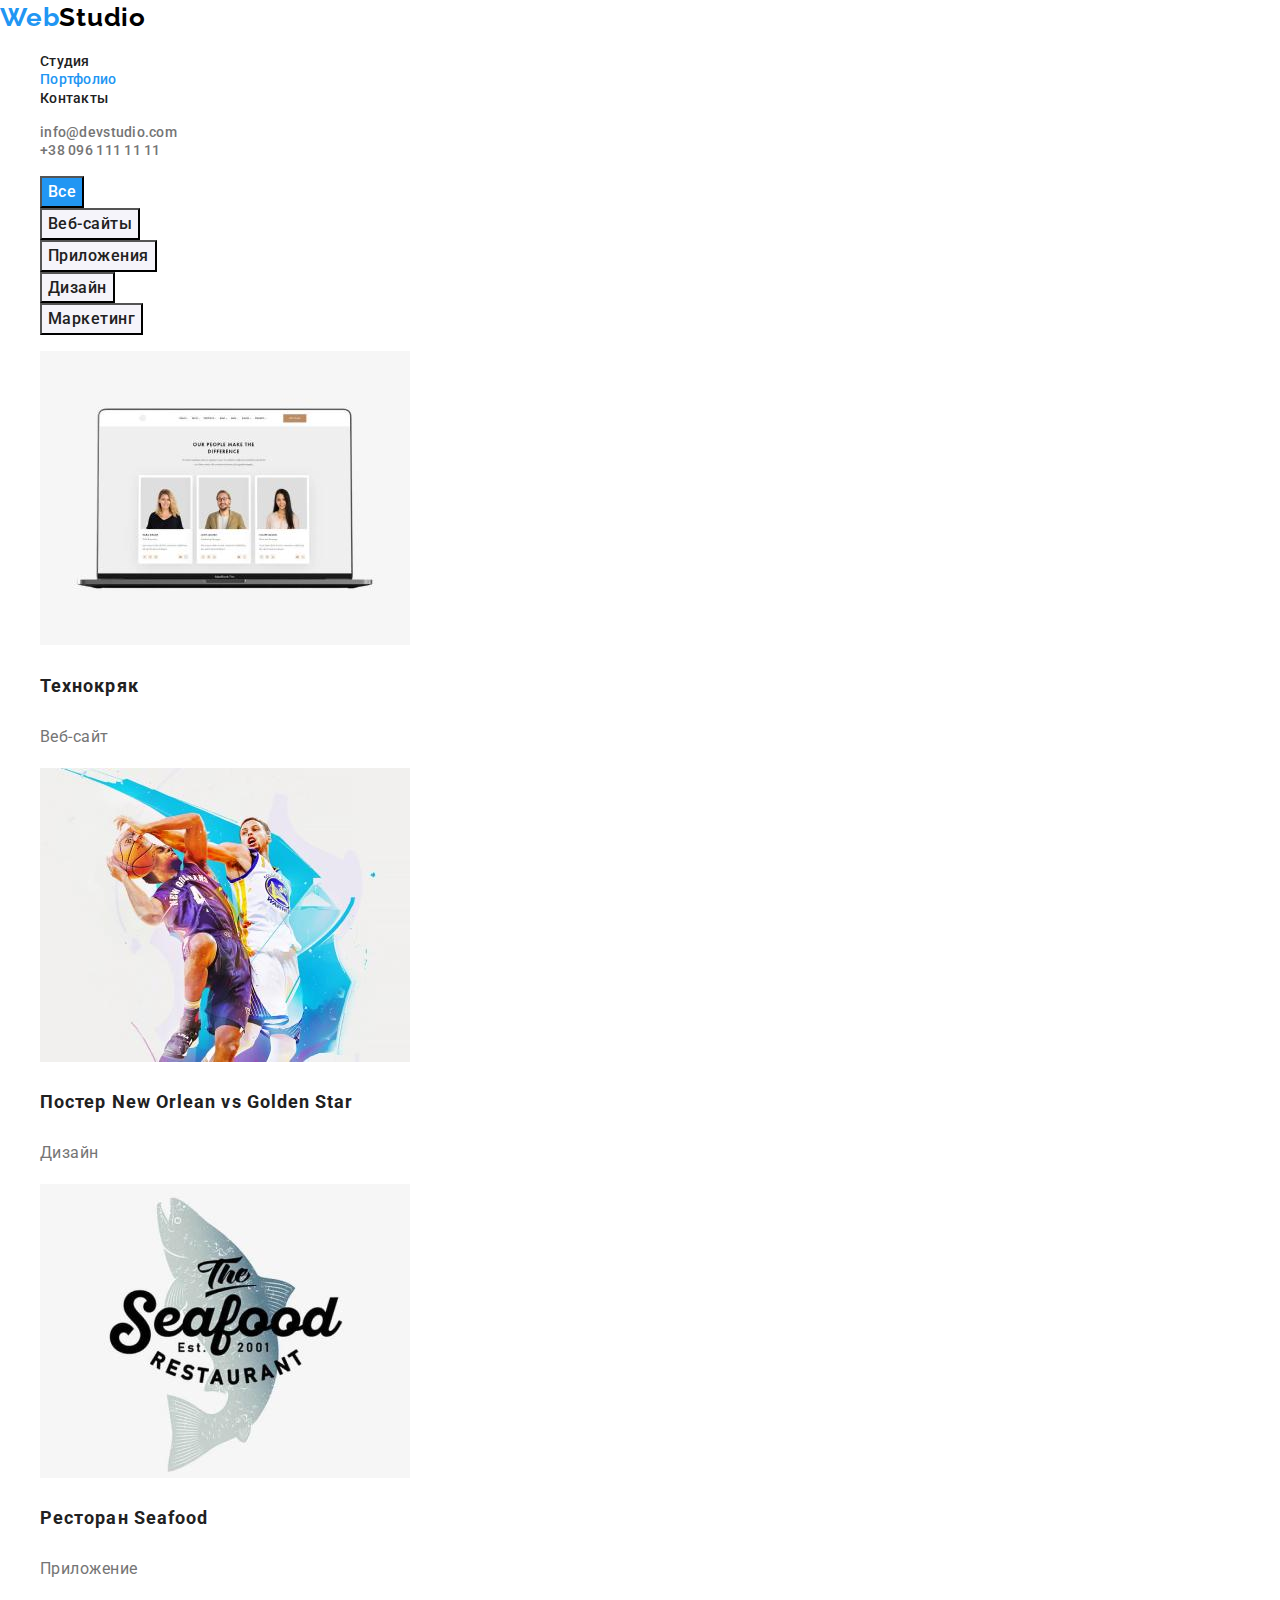
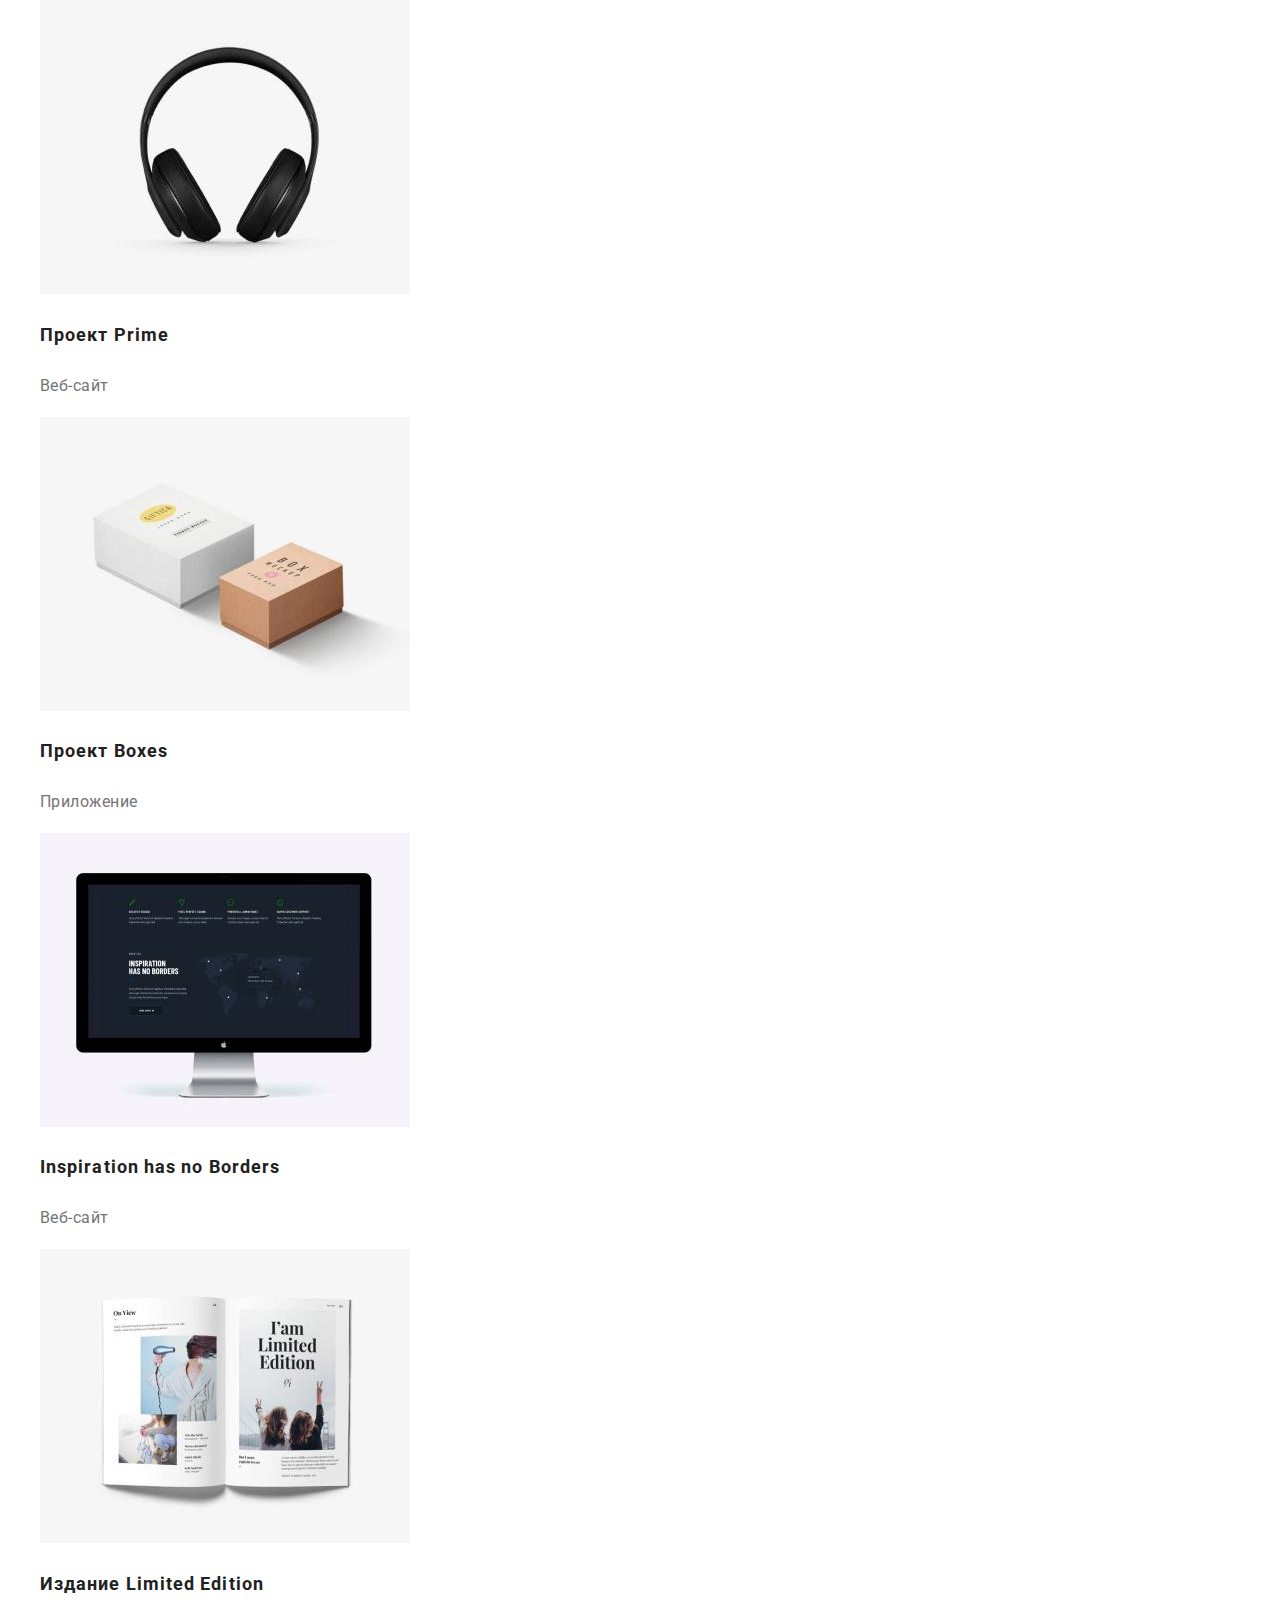
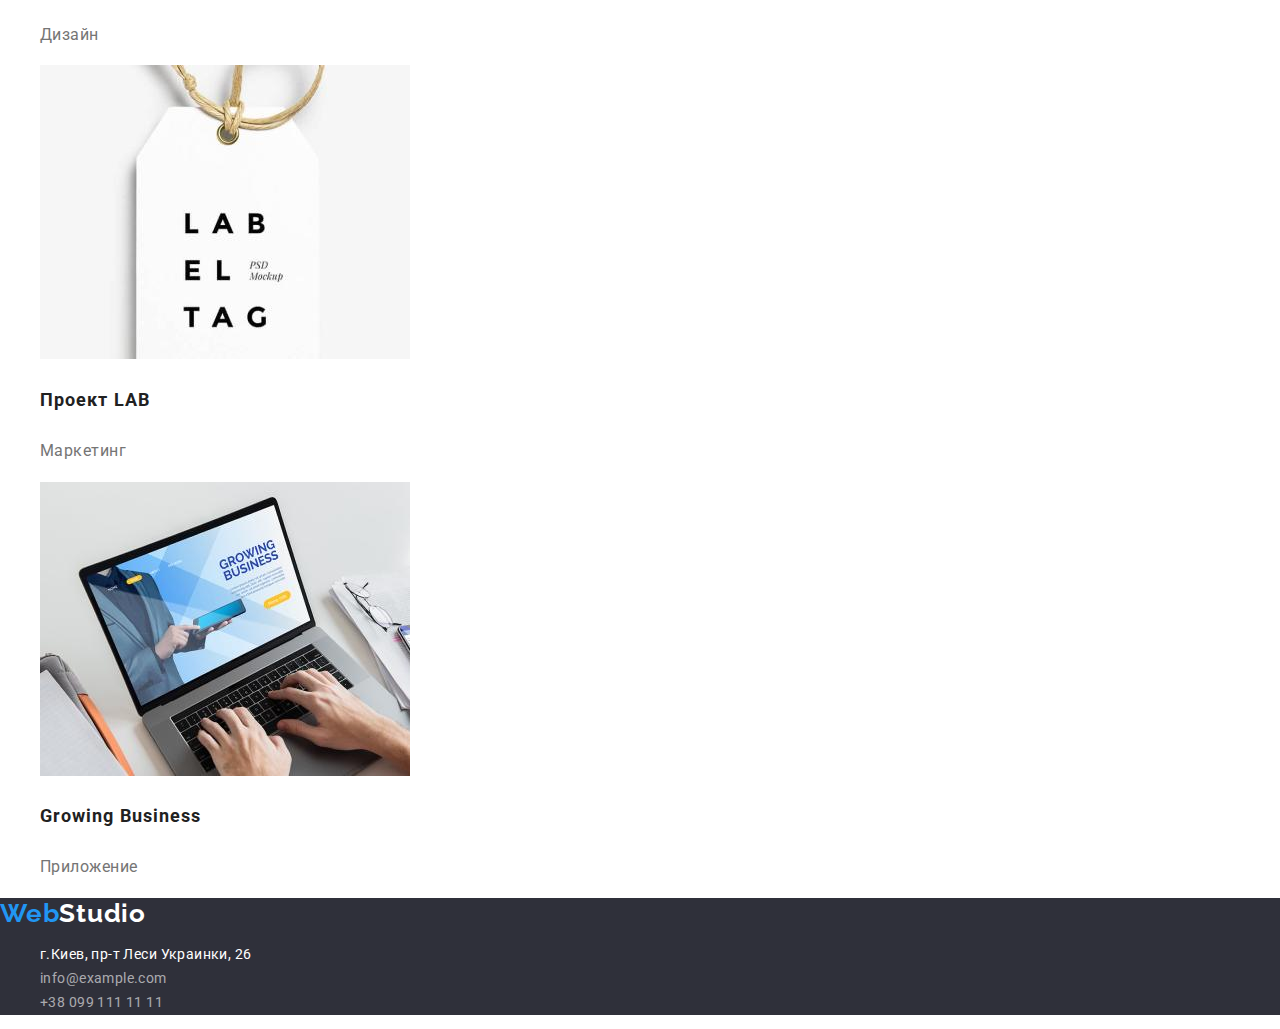
==== portfolio.html @ a38ff99e "Create portfolio.html" ====
<!DOCTYPE html>
<html lang="ru">
  <head>
    <meta charset="UTF-8" />
    <meta http-equiv="X-UA-Compatible" content="IE=edge" />
    <meta name="viewport" content="width=device-width, initial-scale=1.0" />
    <title>goit-markup-hw-02</title>

    <link
      rel="stylesheet"
      href="https://cdnjs.cloudflare.com/ajax/libs/modern-normalize/1.0.0/modern-normalize.min.css"/>
    <link rel="preconnect" href="https://fonts.gstatic.com" />
    <link
      rel="stylesheet"
      href="https://fonts.googleapis.com/css2?family=Raleway:wght@700&family=Roboto:wght@400;500;700;900&display=swap"/>

    <!-- Основные стили -->
    <link rel="stylesheet" href="./css/styles.css" />
  </head>

  <body>
    <!--Шапка сайта-->
    <header class="header">
      <nav class="navigation">
        <a class="logo link" href="./"
          ><span class="blue-logo">Web</span>Studio</a>
        <ul class="menu list">
          <li class="menu-item">
            <a class="menu-link link" href="./index.html">Студия</a>
          </li>
          <li class="menu-item">
            <a class="menu-link link carrent" href="./portfolio.html"
              >Портфолио</a>
          </li>
          <li class="menu-item">
            <a class="menu-link link" href="">Контакты</a>
          </li>
        </ul>
      </nav>
      <ul class="menu-item list">
        <li>
          <a class="meil-link link" href="mailto:info@devstudio.com">info@devstudio.com</a>
        </li>
        <li>
          <a class="tel-link link" href="tel:+380961111111">+38 096 111 11 11</a>
        </li>
      </ul>
    </header>
    <main>
      <section>
        <!-- Button -->
        <ul class="menu-portfolio-btn list">
          <li>
            <button class="portfolio-btn carrent" type="button">Все</button>
          </li>
          <li>
            <button class="portfolio-btn" type="button">Веб-сайты</button>
          </li>
          <li>
            <button class="portfolio-btn" type="button">Приложения</button>
          </li>
          <li>
            <button class="portfolio-btn" type="button">Дизайн</button>
          </li>
          <li>
            <button class="portfolio-btn" type="button">Маркетинг</button>
          </li>
        </ul>

        <!-- Portfolio cards -->
        <ul class="list">
          <li>
            <a class="link" href="">
              <img
                src="./images/portfolio-1.jpg"
                alt="Веб-сайт Технокряк"
                width="370"
                height="294"/>
              <h3 class="portfolio-title">Технокряк</h3>
              <p class="under-heading-portfolio">Веб-сайт</p>
            </a>
          </li>
          <li>
            <a class="link" href="">
              <img
                src="./images/portfolio-2.jpg"
                alt="Дизайн Постер New Orlean vs Golden Star"
                width="370"
                height="294"/>
              <h3 class="portfolio-title">
                Постер <span lang="en">New Orlean vs Golden Star</span>
              </h3>
              <p class="under-heading-portfolio">Дизайн</p>
            </a>
          </li>
          <li>
            <a class="link" href="">
              <img
                src="./images/portfolio-3.jpg"
                alt="Приложение Ресторан Seafood"
                width="370"
                height="294"/>
              <h3 class="portfolio-title">
                Ресторан <span lang="en">Seafood</span>
              </h3>
              <p class="under-heading-portfolio">Приложение</p>
            </a>
          </li>
          <li>
            <a class="link" href="">
              <img
                src="./images/portfolio-4.jpg"
                alt="Приложение Проект Prime"
                width="370"
                height="294"/>
              <h3 class="portfolio-title">
                Проект <span lang="en">Prime</span>
              </h3>
              <p class="under-heading-portfolio">Веб-сайт</p>
            </a>
          </li>
          <li>
            <a class="link" href="">
              <img
                src="./images/portfolio-5.jpg"
                alt="Приложение Проект Boxes"
                width="370"
                height="294"/>
              <h3 class="portfolio-title">
                Проект <span lang="en">Boxes</span>
              </h3>
              <p class="under-heading-portfolio">Приложение</p>
            </a>
          </li>
          <li>
            <a class="link" href="">
              <img
                src="./images/portfolio-6.jpg"
                alt="Веб-сайт Inspiration has no Borders"
                width="370"
                height="294"/>
              <h3 class="portfolio-title" lang="en">
                Inspiration has no Borders
              </h3>
              <p class="under-heading-portfolio">Веб-сайт</p>
            </a>
          </li>
          <li>
            <a class="link" href="">
              <img
                src="./images/portfolio-7.jpg"
                alt="Дизайн Издание Limited Edition"
                width="370"
                height="294"/>
              <h3 class="portfolio-title">
                Издание <span>Limited Edition</span>
              </h3>
              <p class="under-heading-portfolio">Дизайн</p>
            </a>
          </li>
          <li>
            <a class="link" href="">
              <img
                src="./images/portfolio-8.jpg"
                alt="Маркетинг Проект LAB"
                width="370"
                height="294"/>
              <h3 class="portfolio-title">Проект <span>LAB</span></h3>
              <p class="under-heading-portfolio">Маркетинг</p>
            </a>
          </li>
          <li>
            <a class="link" href="">
              <img
                src="./images/portfolio-9.jpg"
                alt="Приложение Growing Business"
                width="370"
                height="294"/>
              <h3 class="portfolio-title" lang="en">Growing Business</h3>
              <p class="under-heading-portfolio">Приложение</p>
            </a>
          </li>
        </ul>
      </section>
    </main>
    <!--Footer-->
    <footer class="footer">
      <a class="logo-footer link" href="./"
        ><span class="blue-logo">Web</span
        ><span class="color-logo-footer">Studio</span></a>

      <address>
        <ul class="menu-footer list">
          <li>
            <a
              class="link"
              href="https://goo.gl/maps/N5KW4McrUBXQHcLB9"
              target="_blank"
              rel="nooperen noreferrer">
              <span class="adress-color"
                >г.Киев, пр-т Леси Украинки, 26</span
              ></a>
          </li>
          <li>
            <a class="meil-link-footer link" href="mailto:info@example.com"
              >info@example.com</a>
          </li>
          <li>
            <a class="tel-link-footer link" href="tel:+380991111111"
              >+38 099 111 11 11</a>
          </li>
        </ul>
      </address>
    </footer>
  </body>
</html>
---- css/styles.css ----
:root {
  --accent-color: #2196f3;
  --secondary-text-color: #212121;
  --mein-text-color: #757575;
}

body {
  font-family: "Roboto", sans-serif;
}

/* Шапка */
.logo {
  font-family: "Raleway", sans-serif;
  font-weight: 700;
  font-size: 26px;
  line-height: 1.38;
  letter-spacing: 0.03em;
  color: #000;
}
.blue-logo {
  color: var(--accent-color);
}
.menu-link {
  font-weight: 500;
  font-size: 14px;
  line-height: 1.14;
  letter-spacing: 0.02em;
  color: var(--secondary-text-color);
}
.menu-link:hover,
.menu-link:focus,
.menu-link.carrent {
  color: var(--accent-color);
}
.meil-link {
  font-weight: 500;
  font-size: 14px;
  line-height: 1.14;
  letter-spacing: 0.02em;
  color: var(--mein-text-color);
}
.meil-link:hover,
.meil-link:focus {
  color: var(--accent-color);
}
.tel-link {
  font-weight: 500;
  font-size: 14px;
  line-height: 1.14;
  letter-spacing: 0.02em;

  color: var(--mein-text-color);
}
.tel-link:hover,
.meil-link:focus {
  color: var(--accent-color);
}

/* Герой */
.hero {
  background: #2f303a;
  text-align: center;
}
.hero-title {
  font-family: "Roboto", sans-serif;
  font-weight: 900;
  font-size: 44px;
  line-height: 1.36;
  text-align: center;
  letter-spacing: 0.06em;
  text-transform: uppercase;
  color: #ffffff;
}
.modal-button {
  font-weight: 700;
  font-size: 16px;
  line-height: 1.87;
  letter-spacing: 0.06em;
  cursor: pointer;
  color: #ffffff;
  background: var(--accent-color);
}
.modal-button {
  display: inline-block;
}
/* Преимущества */
.mein-title {
  font-family: "Roboto", sans-serif;
  font-weight: 700;
  font-size: 14px;
  line-height: 1.14;
  letter-spacing: 0.03em;
  text-transform: uppercase;
  color: var(--secondary-text-color);
}
.under-heading {
  font-weight: 400;
  font-size: 14px;
  line-height: 1.71;
  letter-spacing: 0.03em;
  color: var(--mein-text-color);
}
/* Чем мы занимаемся */
.our-classes-title {
  font-weight: 700;
  font-size: 36px;
  line-height: 1.16;
  text-align: center;
  letter-spacing: 0.03em;
  color: var(--secondary-text-color);
}
/* Наша команда */
.our-team-title {
  font-weight: 700;
  font-size: 36px;
  line-height: 1.16;
  text-align: center;
  letter-spacing: 0.03em;
  color: var(--secondary-text-color);
}
.our-team-section {
  background: #f5f4fa;
}
.name-title {
  font-weight: 500;
  font-size: 16px;
  line-height: 1.18;
  text-align: center;
  letter-spacing: 0.03em;
  color: var(--secondary-text-color);
}
.profession {
  font-weight: 400;
  font-size: 16px;
  line-height: 1.18;
  text-align: center;
  letter-spacing: 0.03em;
  color: var(--mein-text-color);
}
/* Футер */
.footer {
  background: #2f303a;
}
.logo-footer {
  font-family: "Raleway", sans-serif;
  font-weight: 700;
  font-size: 26px;
  line-height: 1.19;
  letter-spacing: 0.03em;
  color: #2196f3;
}
.menu-footer {
  font-weight: 400;
  font-size: 14px;
  font-style: normal;
  line-height: 1.71;
  letter-spacing: 0.03em;
}
.color-logo-footer,
.adress-color {
  color: white;
}
.meil-link-footer,
.tel-link-footer {
  color: rgba(255, 255, 255, 0.6);
}
.meil-link-footer:hover,
.meil-link-footer:focus,
.tel-link-footer:hover,
.tel-link-footer:focus {
  color: var(--accent-color);
}
/* Portfolio-btn */
.portfolio-btn {
  font-weight: 500;
  font-size: 16px;
  line-height: 1.62;
  letter-spacing: 0.03em;
  cursor: pointer;
  background: #f5f4fa;
  color: var(--secondary-text-color);
}
.portfolio-btn:hover,
.portfolio-btn:focus,
.portfolio-btn.carrent {
  color: #ffffff;
  background-color: var(--accent-color);
}
/* Portfolio cards */
.portfolio-title {
  font-weight: 700;
  font-size: 18px;
  line-height: 2;
  letter-spacing: 0.06em;
  color: var(--secondary-text-color);
}
.under-heading-portfolio {
  font-weight: 400;
  font-size: 16px;
  line-height: 1.87;
  letter-spacing: 0.03em;
  color: var(--mein-text-color);
}

.visually-hidden {
  position: absolute;
  white-space: nowrap;
  width: 1px;
  height: 1px;
  overflow: hidden;
  border: 0;
  padding: 0;
  clip: rect(0 0 0 0);
  clip-path: inset(50%);
  margin: -1px;
}

.list {
  list-style: none;
}

.link {
  text-decoration: none;
}
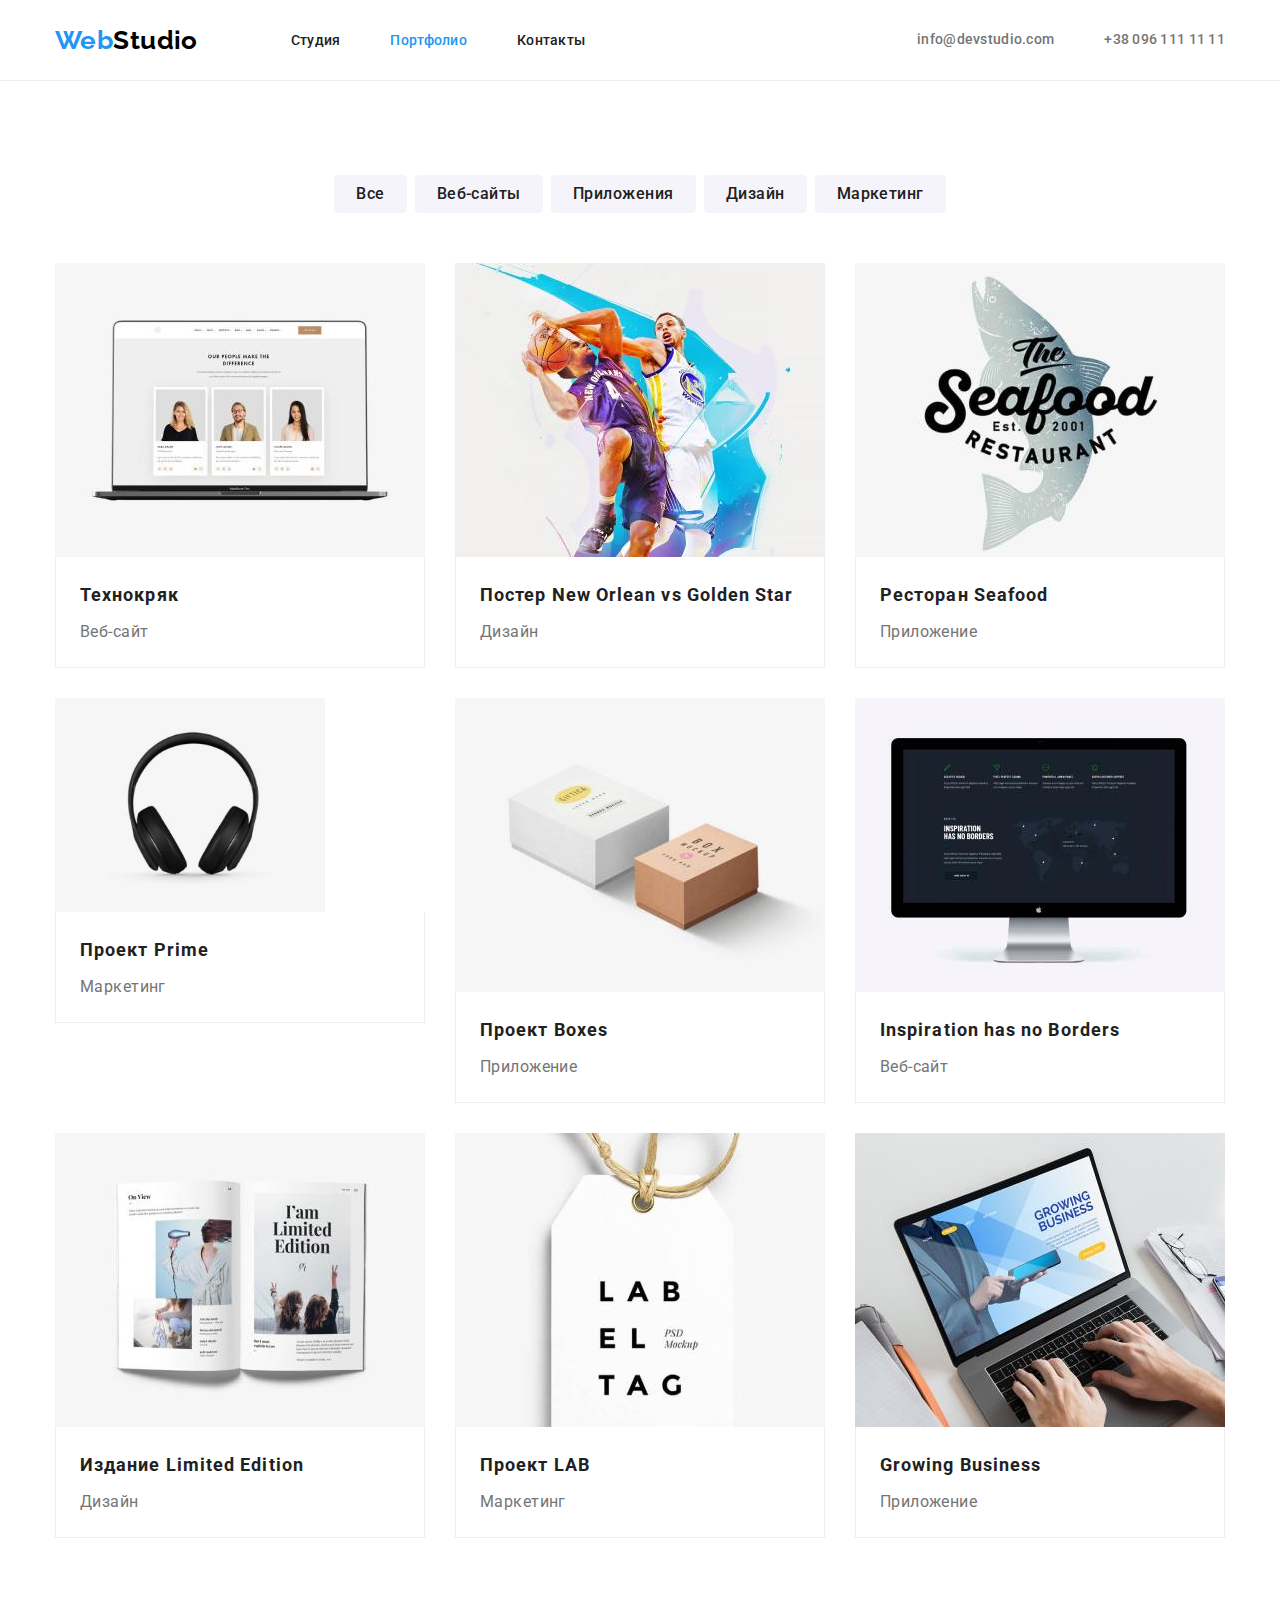
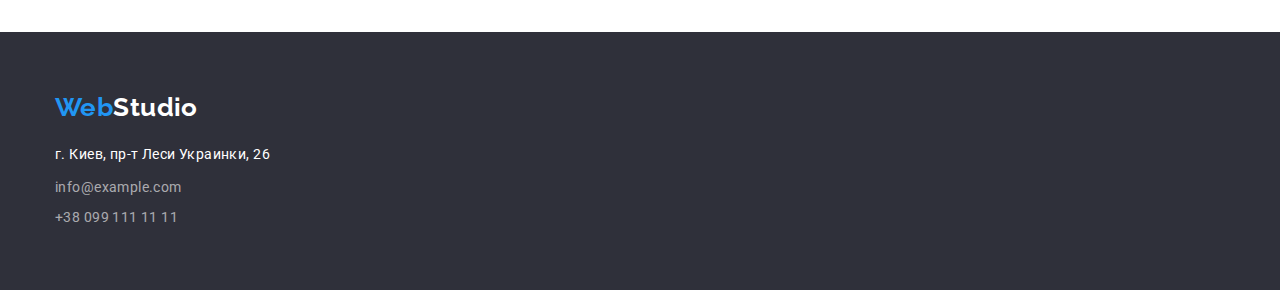
==== commit fc52c3eb: "Update portfolio.html" ====
--- a/portfolio.html
+++ b/portfolio.html
@@ -1,216 +1,188 @@
 <!DOCTYPE html>
 <html lang="ru">
-  <head>
-    <meta charset="UTF-8" />
-    <meta http-equiv="X-UA-Compatible" content="IE=edge" />
-    <meta name="viewport" content="width=device-width, initial-scale=1.0" />
-    <title>goit-markup-hw-02</title>
 
-    <link
-      rel="stylesheet"
-      href="https://cdnjs.cloudflare.com/ajax/libs/modern-normalize/1.0.0/modern-normalize.min.css"/>
-    <link rel="preconnect" href="https://fonts.gstatic.com" />
-    <link
-      rel="stylesheet"
-      href="https://fonts.googleapis.com/css2?family=Raleway:wght@700&family=Roboto:wght@400;500;700;900&display=swap"/>
+<head>
+  <meta charset="UTF-8" />
+  <meta name="viewport" content="width=device-width, initial-scale=1.0"/>
+  <title>goit-markup-hw-03 Web Studio (Version 2.1)</title>
 
-    <!-- Основные стили -->
-    <link rel="stylesheet" href="./css/styles.css" />
-  </head>
+  
+  <link rel="preconnect" href="https://fonts.gstatic.com"/>
+  <link href="https://fonts.googleapis.com/css2?family=Raleway:wght@700&family=Roboto:wght@400;500;700;900&display=swap"
+    rel="stylesheet" />
+
+  
+<link rel="stylesheet" href="./css/modern-normalize.css"/>
+<link rel="stylesheet" href="./css/visually-hidden.css"/>
+
+
+  <!-- Основные стили -->
+  <link rel="stylesheet" href="./css/styles.css"/>
+</head>
 
   <body>
-    <!--Шапка сайта-->
-    <header class="header">
-      <nav class="navigation">
-        <a class="logo link" href="./"
-          ><span class="blue-logo">Web</span>Studio</a>
-        <ul class="menu list">
-          <li class="menu-item">
-            <a class="menu-link link" href="./index.html">Студия</a>
-          </li>
-          <li class="menu-item">
-            <a class="menu-link link carrent" href="./portfolio.html"
-              >Портфолио</a>
-          </li>
-          <li class="menu-item">
-            <a class="menu-link link" href="">Контакты</a>
-          </li>
-        </ul>
-      </nav>
-      <ul class="menu-item list">
-        <li>
-          <a class="meil-link link" href="mailto:info@devstudio.com">info@devstudio.com</a>
-        </li>
-        <li>
-          <a class="tel-link link" href="tel:+380961111111">+38 096 111 11 11</a>
-        </li>
-      </ul>
+    <header>
+      <div class="container">
+        <nav class="nav">
+          <a href="./index.html" lang="en" class="logo">
+            Web<span class="logo-part">Studio</span>
+          </a>
+          <ul class="nav-list">
+            <li class="nav-list-item">
+              <a href="./index.html" class="nav-link">Студия</a>
+            </li>
+            <li class="nav-list-item">
+              <a href="./portfolio.html" class="nav-link current-page">Портфолио</a>
+            </li>
+            <li class="nav-list-item">
+              <a href="#contacts" class="nav-link">Контакты</a>
+            </li>
+          </ul>
+        </nav>
+        <address class="address-list">
+          <a href="mailto:info@devstudio.com" lang="en" class="address-item">info@devstudio.com</a>
+          <a href="tel:+380961111111" class="address-item">+38 096 111 11 11</a>
+        </address>
+      </div>
     </header>
+  
     <main>
-      <section>
-        <!-- Button -->
-        <ul class="menu-portfolio-btn list">
-          <li>
-            <button class="portfolio-btn carrent" type="button">Все</button>
-          </li>
-          <li>
-            <button class="portfolio-btn" type="button">Веб-сайты</button>
-          </li>
-          <li>
-            <button class="portfolio-btn" type="button">Приложения</button>
-          </li>
-          <li>
-            <button class="portfolio-btn" type="button">Дизайн</button>
-          </li>
-          <li>
-            <button class="portfolio-btn" type="button">Маркетинг</button>
-          </li>
-        </ul>
-
-        <!-- Portfolio cards -->
-        <ul class="list">
-          <li>
-            <a class="link" href="">
-              <img
-                src="./images/portfolio-1.jpg"
-                alt="Веб-сайт Технокряк"
-                width="370"
-                height="294"/>
-              <h3 class="portfolio-title">Технокряк</h3>
-              <p class="under-heading-portfolio">Веб-сайт</p>
-            </a>
-          </li>
-          <li>
-            <a class="link" href="">
-              <img
-                src="./images/portfolio-2.jpg"
-                alt="Дизайн Постер New Orlean vs Golden Star"
-                width="370"
-                height="294"/>
-              <h3 class="portfolio-title">
-                Постер <span lang="en">New Orlean vs Golden Star</span>
-              </h3>
-              <p class="under-heading-portfolio">Дизайн</p>
-            </a>
-          </li>
-          <li>
-            <a class="link" href="">
-              <img
-                src="./images/portfolio-3.jpg"
-                alt="Приложение Ресторан Seafood"
-                width="370"
-                height="294"/>
-              <h3 class="portfolio-title">
-                Ресторан <span lang="en">Seafood</span>
-              </h3>
-              <p class="under-heading-portfolio">Приложение</p>
-            </a>
-          </li>
-          <li>
-            <a class="link" href="">
-              <img
-                src="./images/portfolio-4.jpg"
-                alt="Приложение Проект Prime"
-                width="370"
-                height="294"/>
-              <h3 class="portfolio-title">
-                Проект <span lang="en">Prime</span>
-              </h3>
-              <p class="under-heading-portfolio">Веб-сайт</p>
-            </a>
-          </li>
-          <li>
-            <a class="link" href="">
-              <img
-                src="./images/portfolio-5.jpg"
-                alt="Приложение Проект Boxes"
-                width="370"
-                height="294"/>
-              <h3 class="portfolio-title">
-                Проект <span lang="en">Boxes</span>
-              </h3>
-              <p class="under-heading-portfolio">Приложение</p>
-            </a>
-          </li>
-          <li>
-            <a class="link" href="">
-              <img
-                src="./images/portfolio-6.jpg"
-                alt="Веб-сайт Inspiration has no Borders"
-                width="370"
-                height="294"/>
-              <h3 class="portfolio-title" lang="en">
-                Inspiration has no Borders
-              </h3>
-              <p class="under-heading-portfolio">Веб-сайт</p>
-            </a>
-          </li>
-          <li>
-            <a class="link" href="">
-              <img
-                src="./images/portfolio-7.jpg"
-                alt="Дизайн Издание Limited Edition"
-                width="370"
-                height="294"/>
-              <h3 class="portfolio-title">
-                Издание <span>Limited Edition</span>
-              </h3>
-              <p class="under-heading-portfolio">Дизайн</p>
-            </a>
-          </li>
-          <li>
-            <a class="link" href="">
-              <img
-                src="./images/portfolio-8.jpg"
-                alt="Маркетинг Проект LAB"
-                width="370"
-                height="294"/>
-              <h3 class="portfolio-title">Проект <span>LAB</span></h3>
-              <p class="under-heading-portfolio">Маркетинг</p>
-            </a>
-          </li>
-          <li>
-            <a class="link" href="">
-              <img
-                src="./images/portfolio-9.jpg"
-                alt="Приложение Growing Business"
-                width="370"
-                height="294"/>
-              <h3 class="portfolio-title" lang="en">Growing Business</h3>
-              <p class="under-heading-portfolio">Приложение</p>
-            </a>
-          </li>
-        </ul>
+      <section class="section">
+        <div class="container">
+          <h1 class="visually-hidden">Портфолио</h1>
+  
+          <!-- Filter buttons -->
+          <ul class="filter-set">
+            <li class="filter-item"><button class="button">Все</button></li>
+            <li class="filter-item">
+              <button class="button">Веб-сайты</button>
+            </li>
+            <li class="filter-item">
+              <button class="button">Приложения</button>
+            </li>
+            <li class="filter-item"><button class="button">Дизайн</button></li>
+            <li class="filter-item">
+              <button class="button">Маркетинг</button>
+            </li>
+          </ul>
+  
+          <!-- Portfolio cards -->
+          <ul class="portfolio card-set">
+            <li class="portfolio-item">
+              <div class="card-thumb">
+                <img src="./images/portfolio-1.jpg" width="370" alt="Веб-сайт Технокряк" />
+              </div>
+              <div class="portfolio-text">
+                <h2 class="portfolio-title">Технокряк</h2>
+                <p class="portfolio-type">Веб-сайт</p>
+              </div>
+            </li>
+            <li class="portfolio-item">
+              <div class="card-thumb">
+                <img src="./images/portfolio-2.jpg" width="370" alt="Дизайн Постер New Orlean vs Golden Star" />
+              </div>
+              <div class="portfolio-text">
+                <h2 class="portfolio-title">
+                  Постер <span lang="en">New Orlean vs Golden Star</span>
+                </h2>
+                <p class="portfolio-type">Дизайн</p>
+              </div>
+            </li>
+            <li class="portfolio-item">
+              <div class="card-thumb">
+                <img src="./images/portfolio-3.jpg" width="370" alt="Приложение Ресторан Seafood" />
+              </div>
+              <div class="portfolio-text">
+                <h2 class="portfolio-title">
+                  Ресторан <span lang="en">Seafood</span>
+                </h2>
+                <p class="portfolio-type">Приложение</p>
+              </div>
+            </li>
+            <li class="portfolio-item">
+              <div class="card thumb">
+                <img src="./images/portfolio-4.jpg" width="370" alt="Приложение Проект Prime" />
+              </div>
+              <div class="portfolio-text">
+                <h2 class="portfolio-title">
+                  Проект <span lang="en">Prime</span>
+                </h2>
+                <p class="portfolio-type">Маркетинг</p>
+              </div>
+            </li>
+            <li class="portfolio-item">
+              <div class="card-thumb">
+                <img src="./images/portfolio-5.jpg" width="370" alt="Приложение Проект Boxes" />
+              </div>
+              <div class="portfolio-text">
+                <h2 class="portfolio-title">
+                  Проект <span lang="en">Boxes</span>
+                </h2>
+                <p class="portfolio-type">Приложение</p>
+              </div>
+            </li>
+            <li class="portfolio-item">
+              <div class="card-thumb">
+                <img src="./images/portfolio-6.jpg" width="370" alt="Веб-сайт Inspiration has no Borders" />
+              </div>
+              <div class="portfolio-text">
+                <h2 class="portfolio-title" lang="en">
+                  Inspiration has no Borders
+                </h2>
+                <p class="portfolio-type">Веб-сайт</p>
+              </div>
+            </li>
+            <li class="portfolio-item">
+              <div class="card-thumb">
+                <img src="./images/portfolio-7.jpg" width="370" alt="Дизайн Издание Limited Edition" />
+              </div>
+              <div class="portfolio-text">
+                <h2 class="portfolio-title">
+                  Издание <span lang="en">Limited Edition</span>
+                </h2>
+                <p class="portfolio-type">Дизайн</p>
+              </div>
+            </li>
+            <li class="portfolio-item">
+              <div class="card-thumb">
+                <img src="./images/portfolio-8.jpg" width="370" alt="Маркетинг Проект LAB" />
+              </div>
+              <div class="portfolio-text">
+                <h2 class="portfolio-title">
+                  Проект <span lang="en">LAB</span>
+                </h2>
+                <p class="portfolio-type">Маркетинг</p>
+              </div>
+            </li>
+            <li class="portfolio-item">
+              <div class="card-thumb">
+                <img src="./images/portfolio-9.jpg" width="370" alt="Приложение Growing Business" />
+              </div>
+              <div class="portfolio-text">
+                <h2 class="portfolio-title" lang="en">Growing Business</h2>
+                <p class="portfolio-type">Приложение</p>
+              </div>
+            </li>
+          </ul>
+        </div>
       </section>
     </main>
-    <!--Footer-->
-    <footer class="footer">
-      <a class="logo-footer link" href="./"
-        ><span class="blue-logo">Web</span
-        ><span class="color-logo-footer">Studio</span></a>
-
-      <address>
-        <ul class="menu-footer list">
-          <li>
-            <a
-              class="link"
-              href="https://goo.gl/maps/N5KW4McrUBXQHcLB9"
-              target="_blank"
-              rel="nooperen noreferrer">
-              <span class="adress-color"
-                >г.Киев, пр-т Леси Украинки, 26</span
-              ></a>
-          </li>
-          <li>
-            <a class="meil-link-footer link" href="mailto:info@example.com"
-              >info@example.com</a>
-          </li>
-          <li>
-            <a class="tel-link-footer link" href="tel:+380991111111"
-              >+38 099 111 11 11</a>
-          </li>
-        </ul>
-      </address>
+  
+    <footer>
+      <div class="container">
+        <a href="./index.html" lang="en" class="logo">
+          Web<span class="logo-part">Studio</span>
+        </a>
+        <address id="contacts" class="address-list">
+          <a href="https://goo.gl/maps/3aquBBFfu6E2QgFt6" class="address-item map" rel="nofollow noopener noreferrer">
+            г. Киев, пр-т Леси Украинки, 26
+          </a>
+  
+          <a href="mailto:info@example.com" lang="en" class="address-item">info@example.com</a>
+          <a href="tel:+380991111111" class="address-item">+38 099 111 11 11</a>
+        </address>
+      </div>
     </footer>
   </body>
-</html>
+  
+  </html>--- a/css/visually-hidden.css
+++ b/css/visually-hidden.css
@@ -0,0 +1,13 @@
+.visually-hidden {
+  position: absolute;
+  width: 1px;
+  height: 1px;
+  margin: -1px;
+  border: 0;
+  padding: 0;
+
+  white-space: nowrap;
+  clip-path: inset(100%);
+  clip: rect(0 0 0 0);
+  overflow: hidden;
+}
--- a/css/styles.css
+++ b/css/styles.css
@@ -1,224 +1,416 @@
+/* Variables */
 :root {
-  --accent-color: #2196f3;
-  --secondary-text-color: #212121;
-  --mein-text-color: #757575;
+  --accent-color: #2196f3; /* accent-color */
+  --hover-background-color: #188ce8; /* bg hover for hero button */
+  --secondary-color: #212121; /* text titles */
+  --primary-color: #757575; /* primary-color text */
+  --white-color: #ffffff; /* white-color for some text */
+  --border-color: #ececec; /* border */
+  --secondary-background-color: #f5f4fa; /* bg some buttons */
+  --address-primary-color: rgba(255, 255, 255, 0.6); /* address-primary-color */
+  --black-color: #000000; /* black-color */
+  --primary-background-color: #2f303a; /* primary-background-color footer and hero */
+  --card-set-gap: 30px; /* set-gap between cards for adaptive grid */
+  --border-color: #eeeeee; /* Border-color for portfolio */
+}
+
+/* Transform text to uppercase */
+.uppercase {
+  text-transform: uppercase;
 }
 
 body {
   font-family: "Roboto", sans-serif;
-}
-
-/* Шапка */
+  font-weight: 400;
+  font-size: 14px;
+  line-height: 1.71;
+  letter-spacing: 0.03em;
+  background-color: var(--white-color);
+  color: var(--primary-color);
+}
+
+.container {
+  width: 1200px;
+  padding-left: 15px;
+  padding-right: 15px;
+  margin-left: auto;
+  margin-right: auto;
+}
+
+header .container {
+  display: flex;
+  align-items: center;
+  justify-content: space-between;
+}
+
+header .nav {
+  display: flex;
+  align-items: center;
+}
+
+header {
+  border-bottom: 1px solid var(--border-color);
+}
+
+/* reset margins for headings & paragraphs */
+h1,
+h2,
+h3,
+h4,
+h5,
+h6,
+p,
+ul {
+  margin: 0;
+  padding: 0;
+}
+
+/* adaptive grid */
+.card-set {
+  display: flex;
+  flex-wrap: wrap;
+
+  /* reset user agent styles */
+  list-style: none;
+  padding: 0;
+  margin: 0;
+
+  /* compensation for .card margins */
+  margin-top: calc(-1 * var(--card-set-gap));
+  margin-left: calc(-1 * var(--card-set-gap));
+}
+
+.card-set-item {
+  flex-basis: calc(100% / 4 - var(--card-set-gap));
+
+  margin-top: var(--card-set-gap);
+  margin-left: var(--card-set-gap);
+
+  background-color: var(--white-color);
+}
+
+.card-thumb {
+  display: block;
+}
+
+img {
+  display: block;
+
+  max-width: 100%;
+
+  height: auto;
+}
+
+/* Hero section */
+.hero {
+  display: flex;
+  flex-direction: column;
+  justify-content: center;
+  align-items: center;
+
+  background-color: var(--primary-background-color);
+  color: var(--white-color);
+}
+
+.hero-title {
+  margin-top: 200px;
+  margin-bottom: 30px;
+
+  font-weight: 900;
+  font-size: 44px;
+  line-height: 1.36;
+  letter-spacing: 0.06em;
+
+  text-align: center;
+}
+
+.hero .button {
+  display: block;
+
+  margin-bottom: 200px;
+  padding: 10px 32px;
+  font-weight: 700;
+  color: currentColor;
+  font-size: 16px;
+  line-height: 1.87;
+  letter-spacing: 0.06em;
+  background-color: var(--accent-color);
+  border: none;
+  text-align: center;
+}
+
+.button {
+  font-weight: 500;
+  color: var(--secondary-color);
+  font-size: 16px;
+  line-height: 1.62;
+  letter-spacing: 0.03em;
+  background-color: var(--secondary-background-color);
+  border: none;
+  padding: 6px 22px;
+  border-radius: 4px;
+  cursor: pointer;
+}
+
+.button:hover,
+.button:focus {
+  color: var(--white-color);
+  background-color: var(--accent-color);
+}
+
+.hero .button:hover,
+.hero .button:focus {
+  background-color: var(--hover-background-color);
+} /* end of Hero section */
+
+/* Logo styles */
 .logo {
+  margin-right: 93px;
   font-family: "Raleway", sans-serif;
   font-weight: 700;
   font-size: 26px;
-  line-height: 1.38;
+  line-height: 1.19;
+
+  /* letter-spacing: 0.03em; */
+  color: var(--accent-color);
+}
+
+header .logo-part {
+  color: var(--black-color);
+}
+
+/* nav */
+.nav-list {
+  display: flex;
+}
+
+.nav-list-item:not(.nav-list-item:last-child) {
+  margin-right: 50px;
+}
+
+.nav-link {
+  display: inline-block;
+  padding-top: 32px;
+  padding-bottom: 32px;
+
+  /* font-size: 16px; */
+  color: var(--secondary-color);
+  font-weight: 500;
+  line-height: 1.1428;
+  letter-spacing: 0.02em;
+}
+
+.nav-link:hover,
+.nav-link:focus {
+  color: var(--accent-color);
+}
+
+.current-page {
+  color: var(--accent-color);
+}
+
+.current-page:hover,
+.current-page:focus {
+  color: var(--hover-background-color);
+}
+
+.values-title {
+  margin-bottom: 10px;
+  font-size: 14px;
+  line-height: 1.14;
+  color: var(--secondary-color);
+}
+
+.section {
+  padding-top: 94px;
+  padding-bottom: 94px;
+}
+
+.section-title {
+  margin-bottom: 50px;
+  font-weight: 700;
+  font-size: 36px;
   letter-spacing: 0.03em;
-  color: #000;
-}
-.blue-logo {
-  color: var(--accent-color);
-}
-.menu-link {
+  line-height: 1.17;
+  color: var(--secondary-color);
+}
+
+.team {
+  background-color: var(--secondary-background-color);
+}
+
+.card {
+  background-color: var(--white-color);
+  width: 270px;
+}
+
+.portfolio-item {
+  background-color: var(--white-color);
+
+  /* width: 370px; */
+  flex-basis: calc(100% / 3 - var(--card-set-gap));
+
+  margin-top: var(--card-set-gap);
+  margin-left: var(--card-set-gap);
+
+  /* border: 1px solid var(--border-color); */
+}
+
+.portfolio-title {
+  margin-bottom: 4px;
+  font-weight: 700;
+  font-size: 18px;
+  letter-spacing: 0.06em;
+  line-height: 2;
+  color: var(--secondary-color);
+}
+
+.portfolio-type {
+  font-size: 16px;
+  line-height: 1.875;
+}
+
+.portfolio-text {
+  padding: 20px 24px;
+
+  border-bottom: 1px solid var(--border-color);
+  border-left: 1px solid var(--border-color);
+  border-right: 1px solid var(--border-color);
+}
+
+.team-link {
+  padding-bottom: 30px;
+
+  display: block;
+  box-shadow: 0px 1px 3px rgba(0, 0, 0, 0.12), 0px 1px 1px rgba(0, 0, 0, 0.14),
+    0px 2px 1px rgba(0, 0, 0, 0.2);
+  border-radius: 4px;
+  text-align: center;
+}
+
+.card-title {
+  margin-top: 30px;
+
+  color: var(--secondary-color);
+  font-weight: 500;
+  font-size: 16px;
+  line-height: 1.19;
+}
+
+.card-item {
+  margin-top: 10px;
+
+  color: var(--primary-color);
+  font-size: 16px;
+  line-height: 1.19;
+} /* end of main section */
+
+footer .logo-part {
+  color: var(--white-color);
+} /* end of Logo styles */
+
+footer .logo {
+  margin-right: 0;
+  margin-bottom: 20px;
+}
+
+footer {
+  padding-top: 60px;
+  padding-bottom: 60px;
+  background-color: var(--primary-background-color);
+}
+
+footer > .container {
+  display: flex;
+  flex-direction: column;
+  justify-content: flex-start;
+  align-items: flex-start;
+}
+
+footer .address-item {
+  margin-right: 0;
+  color: var(--address-primary-color);
+  font-weight: 400;
+  line-height: 1.71;
+  letter-spacing: 0.03em;
+}
+
+footer .address-item:not(:last-child, .map) {
+  margin-bottom: 6px;
+}
+
+footer .address-list {
+  flex-direction: column;
+}
+
+.address-item.map {
+  margin-bottom: 9px;
+  color: var(--white-color);
+}
+
+.address-item {
   font-weight: 500;
   font-size: 14px;
   line-height: 1.14;
   letter-spacing: 0.02em;
-  color: var(--secondary-text-color);
-}
-.menu-link:hover,
-.menu-link:focus,
-.menu-link.carrent {
+  color: var(--primary-color);
+  margin-right: 50px;
+}
+
+.address-item:last-child {
+  margin-right: 0;
+}
+
+.address-item:hover,
+.address-item:focus {
   color: var(--accent-color);
 }
-.meil-link {
-  font-weight: 500;
-  font-size: 14px;
-  line-height: 1.14;
-  letter-spacing: 0.02em;
-  color: var(--mein-text-color);
-}
-.meil-link:hover,
-.meil-link:focus {
-  color: var(--accent-color);
-}
-.tel-link {
-  font-weight: 500;
-  font-size: 14px;
-  line-height: 1.14;
-  letter-spacing: 0.02em;
-
-  color: var(--mein-text-color);
-}
-.tel-link:hover,
-.meil-link:focus {
-  color: var(--accent-color);
-}
-
-/* Герой */
-.hero {
-  background: #2f303a;
-  text-align: center;
-}
-.hero-title {
-  font-family: "Roboto", sans-serif;
-  font-weight: 900;
-  font-size: 44px;
-  line-height: 1.36;
-  text-align: center;
-  letter-spacing: 0.06em;
-  text-transform: uppercase;
-  color: #ffffff;
-}
-.modal-button {
-  font-weight: 700;
-  font-size: 16px;
-  line-height: 1.87;
-  letter-spacing: 0.06em;
-  cursor: pointer;
-  color: #ffffff;
-  background: var(--accent-color);
-}
-.modal-button {
-  display: inline-block;
-}
-/* Преимущества */
-.mein-title {
-  font-family: "Roboto", sans-serif;
-  font-weight: 700;
-  font-size: 14px;
-  line-height: 1.14;
-  letter-spacing: 0.03em;
-  text-transform: uppercase;
-  color: var(--secondary-text-color);
-}
-.under-heading {
-  font-weight: 400;
-  font-size: 14px;
-  line-height: 1.71;
-  letter-spacing: 0.03em;
-  color: var(--mein-text-color);
-}
-/* Чем мы занимаемся */
-.our-classes-title {
-  font-weight: 700;
-  font-size: 36px;
-  line-height: 1.16;
-  text-align: center;
-  letter-spacing: 0.03em;
-  color: var(--secondary-text-color);
-}
-/* Наша команда */
-.our-team-title {
-  font-weight: 700;
-  font-size: 36px;
-  line-height: 1.16;
-  text-align: center;
-  letter-spacing: 0.03em;
-  color: var(--secondary-text-color);
-}
-.our-team-section {
-  background: #f5f4fa;
-}
-.name-title {
-  font-weight: 500;
-  font-size: 16px;
-  line-height: 1.18;
-  text-align: center;
-  letter-spacing: 0.03em;
-  color: var(--secondary-text-color);
-}
-.profession {
-  font-weight: 400;
-  font-size: 16px;
-  line-height: 1.18;
-  text-align: center;
-  letter-spacing: 0.03em;
-  color: var(--mein-text-color);
-}
-/* Футер */
-.footer {
-  background: #2f303a;
-}
-.logo-footer {
-  font-family: "Raleway", sans-serif;
-  font-weight: 700;
-  font-size: 26px;
-  line-height: 1.19;
-  letter-spacing: 0.03em;
-  color: #2196f3;
-}
-.menu-footer {
-  font-weight: 400;
-  font-size: 14px;
-  font-style: normal;
-  line-height: 1.71;
-  letter-spacing: 0.03em;
-}
-.color-logo-footer,
-.adress-color {
-  color: white;
-}
-.meil-link-footer,
-.tel-link-footer {
-  color: rgba(255, 255, 255, 0.6);
-}
-.meil-link-footer:hover,
-.meil-link-footer:focus,
-.tel-link-footer:hover,
-.tel-link-footer:focus {
-  color: var(--accent-color);
-}
-/* Portfolio-btn */
-.portfolio-btn {
-  font-weight: 500;
-  font-size: 16px;
-  line-height: 1.62;
-  letter-spacing: 0.03em;
-  cursor: pointer;
-  background: #f5f4fa;
-  color: var(--secondary-text-color);
-}
-.portfolio-btn:hover,
-.portfolio-btn:focus,
-.portfolio-btn.carrent {
-  color: #ffffff;
-  background-color: var(--accent-color);
-}
-/* Portfolio cards */
-.portfolio-title {
-  font-weight: 700;
-  font-size: 18px;
-  line-height: 2;
-  letter-spacing: 0.06em;
-  color: var(--secondary-text-color);
-}
-.under-heading-portfolio {
-  font-weight: 400;
-  font-size: 16px;
-  line-height: 1.87;
-  letter-spacing: 0.03em;
-  color: var(--mein-text-color);
-}
-
-.visually-hidden {
-  position: absolute;
-  white-space: nowrap;
-  width: 1px;
-  height: 1px;
-  overflow: hidden;
-  border: 0;
-  padding: 0;
-  clip: rect(0 0 0 0);
-  clip-path: inset(50%);
-  margin: -1px;
-}
-
-.list {
-  list-style: none;
-}
-
-.link {
-  text-decoration: none;
-}
+
+.address-list {
+  display: flex;
+  justify-content: flex-start;
+  align-items: flex-start;
+}
+
+.about.section {
+  padding-top: 0;
+}
+
+.about > .container {
+  display: flex;
+  flex-direction: column;
+  justify-content: flex-start;
+  align-items: center;
+}
+
+.about-card {
+  flex-basis: calc(100% / 3 - var(--card-set-gap));
+
+  margin-top: var(--card-set-gap);
+  margin-left: var(--card-set-gap);
+}
+
+.team > .container {
+  display: flex;
+  flex-direction: column;
+  justify-content: flex-start;
+  align-items: center;
+}
+
+.filter-set {
+  display: flex;
+
+  justify-content: center;
+  margin-bottom: 50px;
+}
+
+.filter-item:not(:last-child) {
+  margin-right: 8px;
+}
+
+.values .card {
+  flex-basis: calc(100% / 4 - var(--card-set-gap));
+
+  margin-top: var(--card-set-gap);
+  margin-left: var(--card-set-gap);
+}
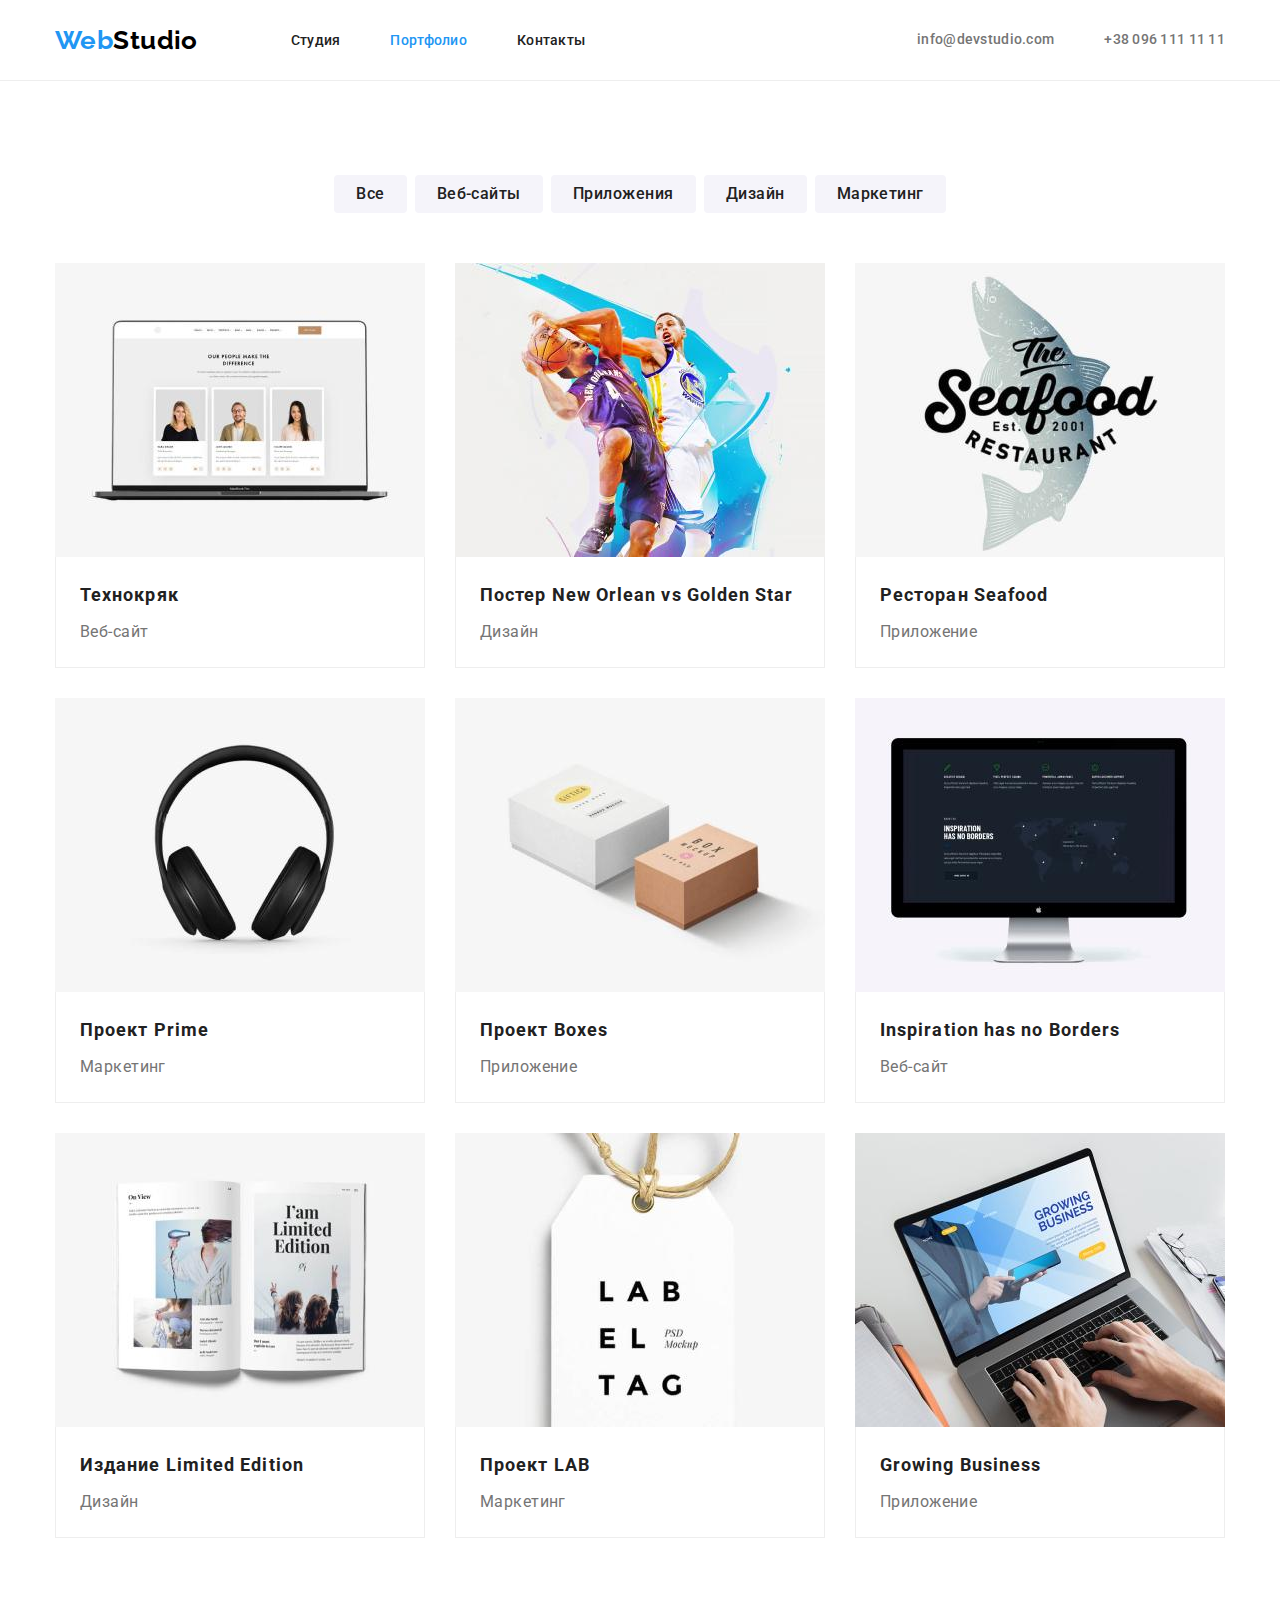
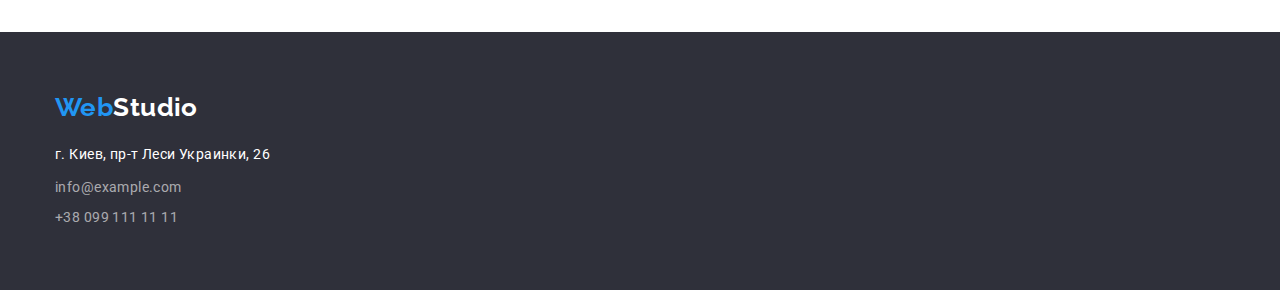
==== commit e849b0d3: "Update portfolio.html" ====
--- a/portfolio.html
+++ b/portfolio.html
@@ -1,24 +1,22 @@
 <!DOCTYPE html>
 <html lang="ru">
-
-<head>
-  <meta charset="UTF-8" />
-  <meta name="viewport" content="width=device-width, initial-scale=1.0"/>
-  <title>goit-markup-hw-03 Web Studio (Version 2.1)</title>
-
-  
-  <link rel="preconnect" href="https://fonts.gstatic.com"/>
-  <link href="https://fonts.googleapis.com/css2?family=Raleway:wght@700&family=Roboto:wght@400;500;700;900&display=swap"
-    rel="stylesheet" />
-
-  
-<link rel="stylesheet" href="./css/modern-normalize.css"/>
-<link rel="stylesheet" href="./css/visually-hidden.css"/>
-
-
-  <!-- Основные стили -->
-  <link rel="stylesheet" href="./css/styles.css"/>
-</head>
+  <head>
+    <meta charset="UTF-8" />
+    <meta name="viewport" content="width=device-width, initial-scale=1.0"/>
+    <title>goit-markup-hw-03</title>
+
+    <link rel="preconnect" href="https://fonts.gstatic.com"/>
+    <link
+      href="https://fonts.googleapis.com/css2?family=Raleway:wght@700&family=Roboto:wght@400;500;700;900&display=swap"
+      rel="stylesheet"
+    />
+
+    <link rel="stylesheet" href="./css/modern-normalize.css"/>
+    <link rel="stylesheet" href="./css/visually-hidden.css"/>
+
+    <!-- Основные стили -->
+    <link rel="stylesheet" href="./css/styles.css"/>
+  </head>
 
   <body>
     <header>
@@ -32,7 +30,9 @@
               <a href="./index.html" class="nav-link">Студия</a>
             </li>
             <li class="nav-list-item">
-              <a href="./portfolio.html" class="nav-link current-page">Портфолио</a>
+              <a href="./portfolio.html" class="nav-link current-page"
+                >Портфолио</a
+              >
             </li>
             <li class="nav-list-item">
               <a href="#contacts" class="nav-link">Контакты</a>
@@ -40,17 +40,19 @@
           </ul>
         </nav>
         <address class="address-list">
-          <a href="mailto:info@devstudio.com" lang="en" class="address-item">info@devstudio.com</a>
+          <a href="mailto:info@devstudio.com" lang="en" class="address-item"
+            >info@devstudio.com</a
+          >
           <a href="tel:+380961111111" class="address-item">+38 096 111 11 11</a>
         </address>
       </div>
     </header>
-  
+
     <main>
       <section class="section">
         <div class="container">
           <h1 class="visually-hidden">Портфолио</h1>
-  
+
           <!-- Filter buttons -->
           <ul class="filter-set">
             <li class="filter-item"><button class="button">Все</button></li>
@@ -65,12 +67,16 @@
               <button class="button">Маркетинг</button>
             </li>
           </ul>
-  
+
           <!-- Portfolio cards -->
           <ul class="portfolio card-set">
             <li class="portfolio-item">
               <div class="card-thumb">
-                <img src="./images/portfolio-1.jpg" width="370" alt="Веб-сайт Технокряк" />
+                <img
+                  src="./images/portfolio-1.jpg"
+                  width="370"
+                  alt="Веб-сайт Технокряк"
+                />
               </div>
               <div class="portfolio-text">
                 <h2 class="portfolio-title">Технокряк</h2>
@@ -79,7 +85,11 @@
             </li>
             <li class="portfolio-item">
               <div class="card-thumb">
-                <img src="./images/portfolio-2.jpg" width="370" alt="Дизайн Постер New Orlean vs Golden Star" />
+                <img
+                  src="./images/portfolio-2.jpg"
+                  width="370"
+                  alt="Дизайн Постер New Orlean vs Golden Star"
+                />
               </div>
               <div class="portfolio-text">
                 <h2 class="portfolio-title">
@@ -90,7 +100,11 @@
             </li>
             <li class="portfolio-item">
               <div class="card-thumb">
-                <img src="./images/portfolio-3.jpg" width="370" alt="Приложение Ресторан Seafood" />
+                <img
+                  src="./images/portfolio-3.jpg"
+                  width="370"
+                  alt="Приложение Ресторан Seafood"
+                />
               </div>
               <div class="portfolio-text">
                 <h2 class="portfolio-title">
@@ -101,7 +115,11 @@
             </li>
             <li class="portfolio-item">
               <div class="card thumb">
-                <img src="./images/portfolio-4.jpg" width="370" alt="Приложение Проект Prime" />
+                <img
+                  src="./images/portfolio-4.jpg"
+                  width="370"
+                  alt="Приложение Проект Prime"
+                />
               </div>
               <div class="portfolio-text">
                 <h2 class="portfolio-title">
@@ -112,7 +130,11 @@
             </li>
             <li class="portfolio-item">
               <div class="card-thumb">
-                <img src="./images/portfolio-5.jpg" width="370" alt="Приложение Проект Boxes" />
+                <img
+                  src="./images/portfolio-5.jpg"
+                  width="370"
+                  alt="Приложение Проект Boxes"
+                />
               </div>
               <div class="portfolio-text">
                 <h2 class="portfolio-title">
@@ -123,7 +145,11 @@
             </li>
             <li class="portfolio-item">
               <div class="card-thumb">
-                <img src="./images/portfolio-6.jpg" width="370" alt="Веб-сайт Inspiration has no Borders" />
+                <img
+                  src="./images/portfolio-6.jpg"
+                  width="370"
+                  alt="Веб-сайт Inspiration has no Borders"
+                />
               </div>
               <div class="portfolio-text">
                 <h2 class="portfolio-title" lang="en">
@@ -134,7 +160,11 @@
             </li>
             <li class="portfolio-item">
               <div class="card-thumb">
-                <img src="./images/portfolio-7.jpg" width="370" alt="Дизайн Издание Limited Edition" />
+                <img
+                  src="./images/portfolio-7.jpg"
+                  width="370"
+                  alt="Дизайн Издание Limited Edition"
+                />
               </div>
               <div class="portfolio-text">
                 <h2 class="portfolio-title">
@@ -145,7 +175,11 @@
             </li>
             <li class="portfolio-item">
               <div class="card-thumb">
-                <img src="./images/portfolio-8.jpg" width="370" alt="Маркетинг Проект LAB" />
+                <img
+                  src="./images/portfolio-8.jpg"
+                  width="370"
+                  alt="Маркетинг Проект LAB"
+                />
               </div>
               <div class="portfolio-text">
                 <h2 class="portfolio-title">
@@ -156,7 +190,11 @@
             </li>
             <li class="portfolio-item">
               <div class="card-thumb">
-                <img src="./images/portfolio-9.jpg" width="370" alt="Приложение Growing Business" />
+                <img
+                  src="./images/portfolio-9.jpg"
+                  width="370"
+                  alt="Приложение Growing Business"
+                />
               </div>
               <div class="portfolio-text">
                 <h2 class="portfolio-title" lang="en">Growing Business</h2>
@@ -167,22 +205,27 @@
         </div>
       </section>
     </main>
-  
+
     <footer>
       <div class="container">
         <a href="./index.html" lang="en" class="logo">
           Web<span class="logo-part">Studio</span>
         </a>
         <address id="contacts" class="address-list">
-          <a href="https://goo.gl/maps/3aquBBFfu6E2QgFt6" class="address-item map" rel="nofollow noopener noreferrer">
+          <a
+            href="https://goo.gl/maps/3aquBBFfu6E2QgFt6"
+            class="address-item map"
+            rel="nofollow noopener noreferrer"
+          >
             г. Киев, пр-т Леси Украинки, 26
           </a>
-  
-          <a href="mailto:info@example.com" lang="en" class="address-item">info@example.com</a>
+
+          <a href="mailto:info@example.com" lang="en" class="address-item"
+            >info@example.com</a
+          >
           <a href="tel:+380991111111" class="address-item">+38 099 111 11 11</a>
         </address>
       </div>
     </footer>
   </body>
-  
-  </html>+</html>
--- a/css/styles.css
+++ b/css/styles.css
@@ -73,11 +73,8 @@
   /* reset user agent styles */
   list-style: none;
   padding: 0;
-  margin: 0;
-
   /* compensation for .card margins */
-  margin-top: calc(-1 * var(--card-set-gap));
-  margin-left: calc(-1 * var(--card-set-gap));
+  margin: calc(-1 * var(--card-set-gap)) 0 0 calc(-1 * var(--card-set-gap));
 }
 
 .card-set-item {
@@ -256,6 +253,10 @@
   /* border: 1px solid var(--border-color); */
 }
 
+.portfolio-item img {
+  min-width: 370px !important;
+}
+
 .portfolio-title {
   margin-bottom: 4px;
   font-weight: 700;
@@ -282,8 +283,8 @@
   padding-bottom: 30px;
 
   display: block;
-  box-shadow: 0px 1px 3px rgba(0, 0, 0, 0.12), 0px 1px 1px rgba(0, 0, 0, 0.14),
-    0px 2px 1px rgba(0, 0, 0, 0.2);
+  box-shadow: 0 1px 3px rgba(0, 0, 0, 0.12), 0 1px 1px rgba(0, 0, 0, 0.14),
+    0 2px 1px rgba(0, 0, 0, 0.2);
   border-radius: 4px;
   text-align: center;
 }
